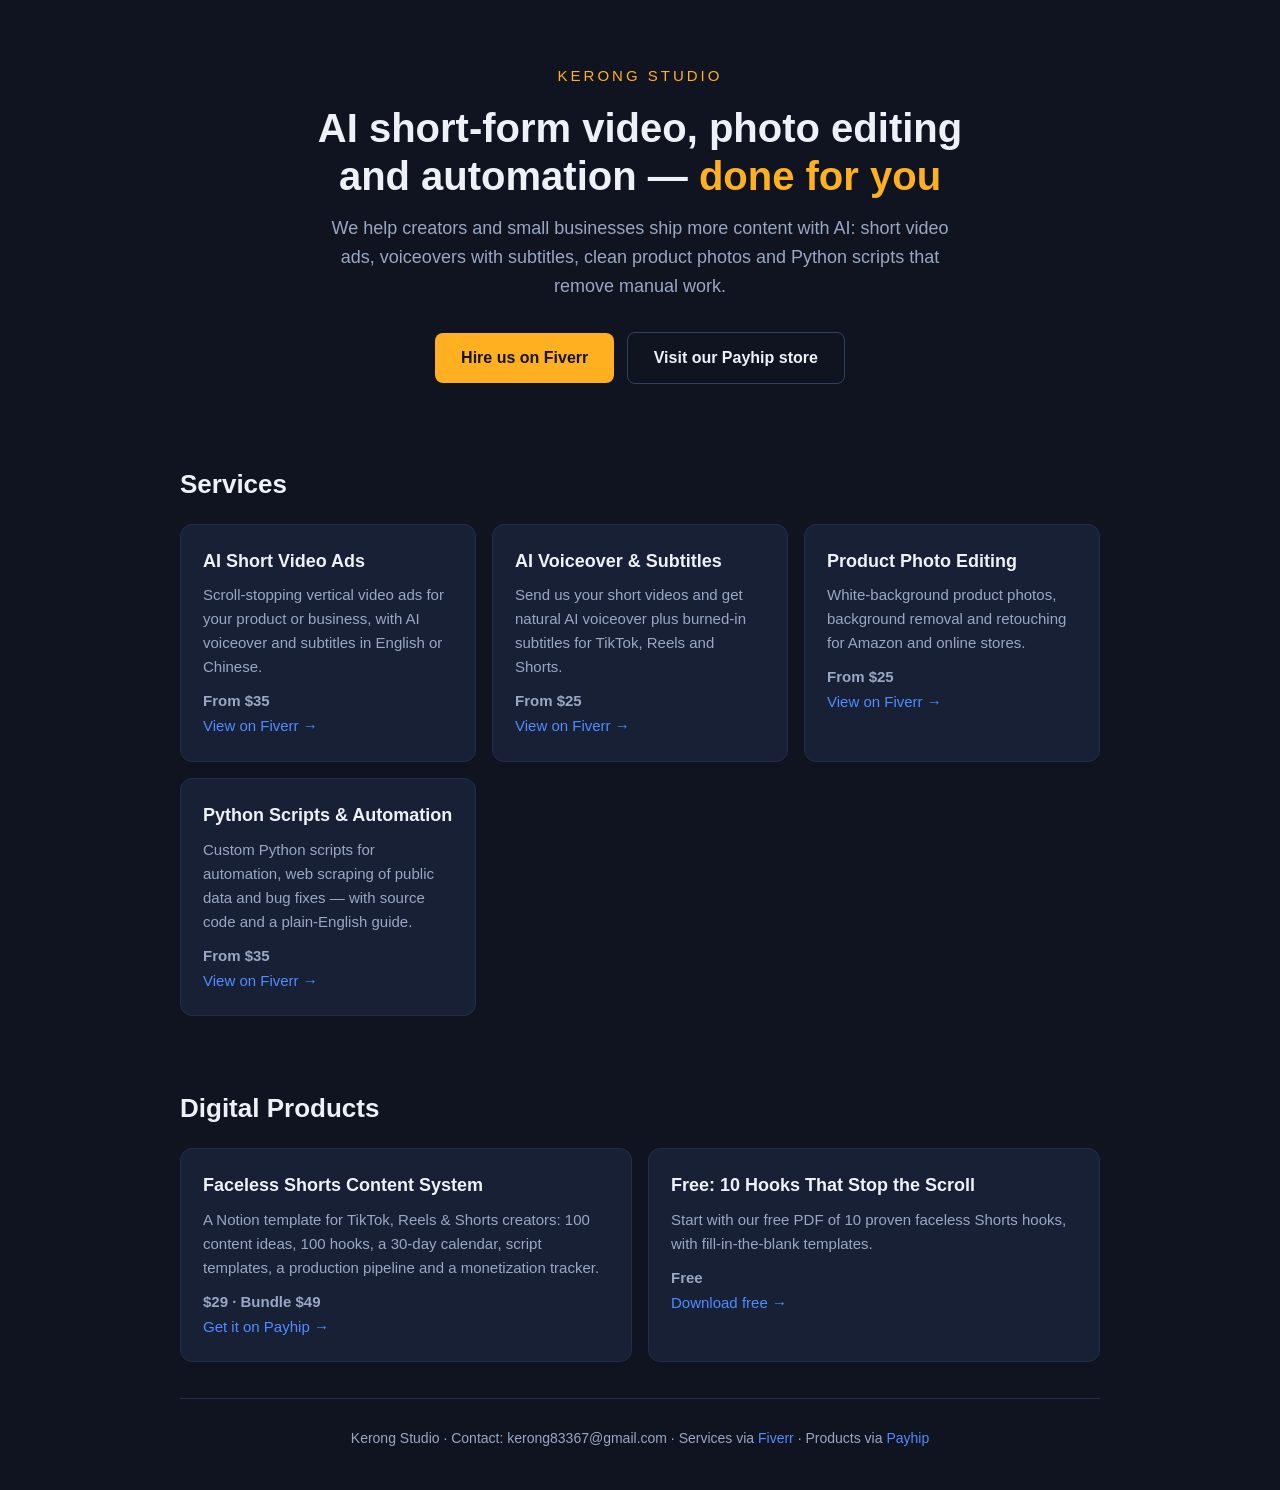
==== index.html @ 762c1cc1 "Add files via upload" ====
<!DOCTYPE html>
<html lang="en">
<head>
<meta charset="UTF-8">
<meta name="viewport" content="width=device-width, initial-scale=1.0">
<title>Kerong Studio — AI Short-Form Video, Photo Editing & Automation</title>
<meta name="description" content="Kerong Studio creates AI short-form video ads, voiceovers with subtitles, product photo editing and Python automation scripts for creators and small businesses.">
<style>
  :root { --bg:#0f1420; --card:#182036; --text:#eef1f8; --muted:#9aa7c2; --accent:#ffb020; --accent2:#4f8cff; }
  * { margin:0; padding:0; box-sizing:border-box; }
  body { font-family: -apple-system, "Segoe UI", Roboto, Helvetica, Arial, sans-serif; background:var(--bg); color:var(--text); line-height:1.6; }
  .wrap { max-width: 960px; margin: 0 auto; padding: 0 20px; }
  header { padding: 64px 0 40px; text-align:center; }
  .logo { font-size: 15px; letter-spacing: 3px; color: var(--accent); text-transform: uppercase; }
  h1 { font-size: 40px; line-height:1.2; margin: 16px 0 14px; }
  h1 span { color: var(--accent); }
  .sub { color: var(--muted); font-size: 18px; max-width: 640px; margin: 0 auto; }
  .cta { margin-top: 28px; }
  .btn { display:inline-block; padding: 12px 26px; border-radius: 8px; text-decoration:none; font-weight:600; margin: 4px; }
  .btn-main { background: var(--accent); color:#141414; }
  .btn-ghost { border:1px solid #33405e; color: var(--text); }
  section { padding: 36px 0; }
  h2 { font-size: 26px; margin-bottom: 18px; }
  .grid { display:grid; grid-template-columns: repeat(auto-fit, minmax(260px, 1fr)); gap: 16px; }
  .card { background: var(--card); border:1px solid #232c49; border-radius: 12px; padding: 22px; }
  .card h3 { font-size: 18px; margin-bottom: 8px; }
  .card p { color: var(--muted); font-size: 15px; }
  .price { color: var(--accent); font-weight: 700; margin-top: 10px; }
  .card a { color: var(--accent2); text-decoration: none; font-size: 15px; }
  footer { border-top: 1px solid #232c49; padding: 28px 0 40px; color: var(--muted); font-size: 14px; text-align:center; }
  footer a { color: var(--accent2); text-decoration:none; }
</style>
</head>
<body>
<div class="wrap">
  <header>
    <div class="logo">Kerong Studio</div>
    <h1>AI short-form video, photo editing<br>and automation — <span>done for you</span></h1>
    <p class="sub">We help creators and small businesses ship more content with AI: short video ads, voiceovers with subtitles, clean product photos and Python scripts that remove manual work.</p>
    <div class="cta">
      <a class="btn btn-main" href="https://www.fiverr.com/kerong_studio" target="_blank" rel="noopener">Hire us on Fiverr</a>
      <a class="btn btn-ghost" href="https://payhip.com/kerongstudio" target="_blank" rel="noopener">Visit our Payhip store</a>
    </div>
  </header>

  <section>
    <h2>Services</h2>
    <div class="grid">
      <div class="card">
        <h3>AI Short Video Ads</h3>
        <p>Scroll-stopping vertical video ads for your product or business, with AI voiceover and subtitles in English or Chinese.</p>
        <p class="price">From $35</p>
        <a href="https://www.fiverr.com/kerong_studio/create-an-ai-short-video-ad-for-your-product-or-business" target="_blank" rel="noopener">View on Fiverr →</a>
      </div>
      <div class="card">
        <h3>AI Voiceover &amp; Subtitles</h3>
        <p>Send us your short videos and get natural AI voiceover plus burned-in subtitles for TikTok, Reels and Shorts.</p>
        <p class="price">From $25</p>
        <a href="https://www.fiverr.com/kerong_studio/add-ai-voiceover-and-subtitles-to-your-short-videos" target="_blank" rel="noopener">View on Fiverr →</a>
      </div>
      <div class="card">
        <h3>Product Photo Editing</h3>
        <p>White-background product photos, background removal and retouching for Amazon and online stores.</p>
        <p class="price">From $25</p>
        <a href="https://www.fiverr.com/kerong_studio/edit-product-photos-on-white-background-with-removal-and-retouching-for-amazon" target="_blank" rel="noopener">View on Fiverr →</a>
      </div>
      <div class="card">
        <h3>Python Scripts &amp; Automation</h3>
        <p>Custom Python scripts for automation, web scraping of public data and bug fixes — with source code and a plain-English guide.</p>
        <p class="price">From $35</p>
        <a href="https://www.fiverr.com/kerong_studio/write-python-scripts-for-automation-web-scraping-and-bug-fixes" target="_blank" rel="noopener">View on Fiverr →</a>
      </div>
    </div>
  </section>

  <section>
    <h2>Digital Products</h2>
    <div class="grid">
      <div class="card">
        <h3>Faceless Shorts Content System</h3>
        <p>A Notion template for TikTok, Reels &amp; Shorts creators: 100 content ideas, 100 hooks, a 30-day calendar, script templates, a production pipeline and a monetization tracker.</p>
        <p class="price">$29 · Bundle $49</p>
        <a href="https://payhip.com/b/vtEnM" target="_blank" rel="noopener">Get it on Payhip →</a>
      </div>
      <div class="card">
        <h3>Free: 10 Hooks That Stop the Scroll</h3>
        <p>Start with our free PDF of 10 proven faceless Shorts hooks, with fill-in-the-blank templates.</p>
        <p class="price">Free</p>
        <a href="https://payhip.com/b/S9OrI" target="_blank" rel="noopener">Download free →</a>
      </div>
    </div>
  </section>

  <footer>
    Kerong Studio · Contact: kerong83367@gmail.com · Services via <a href="https://www.fiverr.com/kerong_studio" target="_blank" rel="noopener">Fiverr</a> · Products via <a href="https://payhip.com/kerongstudio" target="_blank" rel="noopener">Payhip</a>
  </footer>
</div>
</body>
</html>
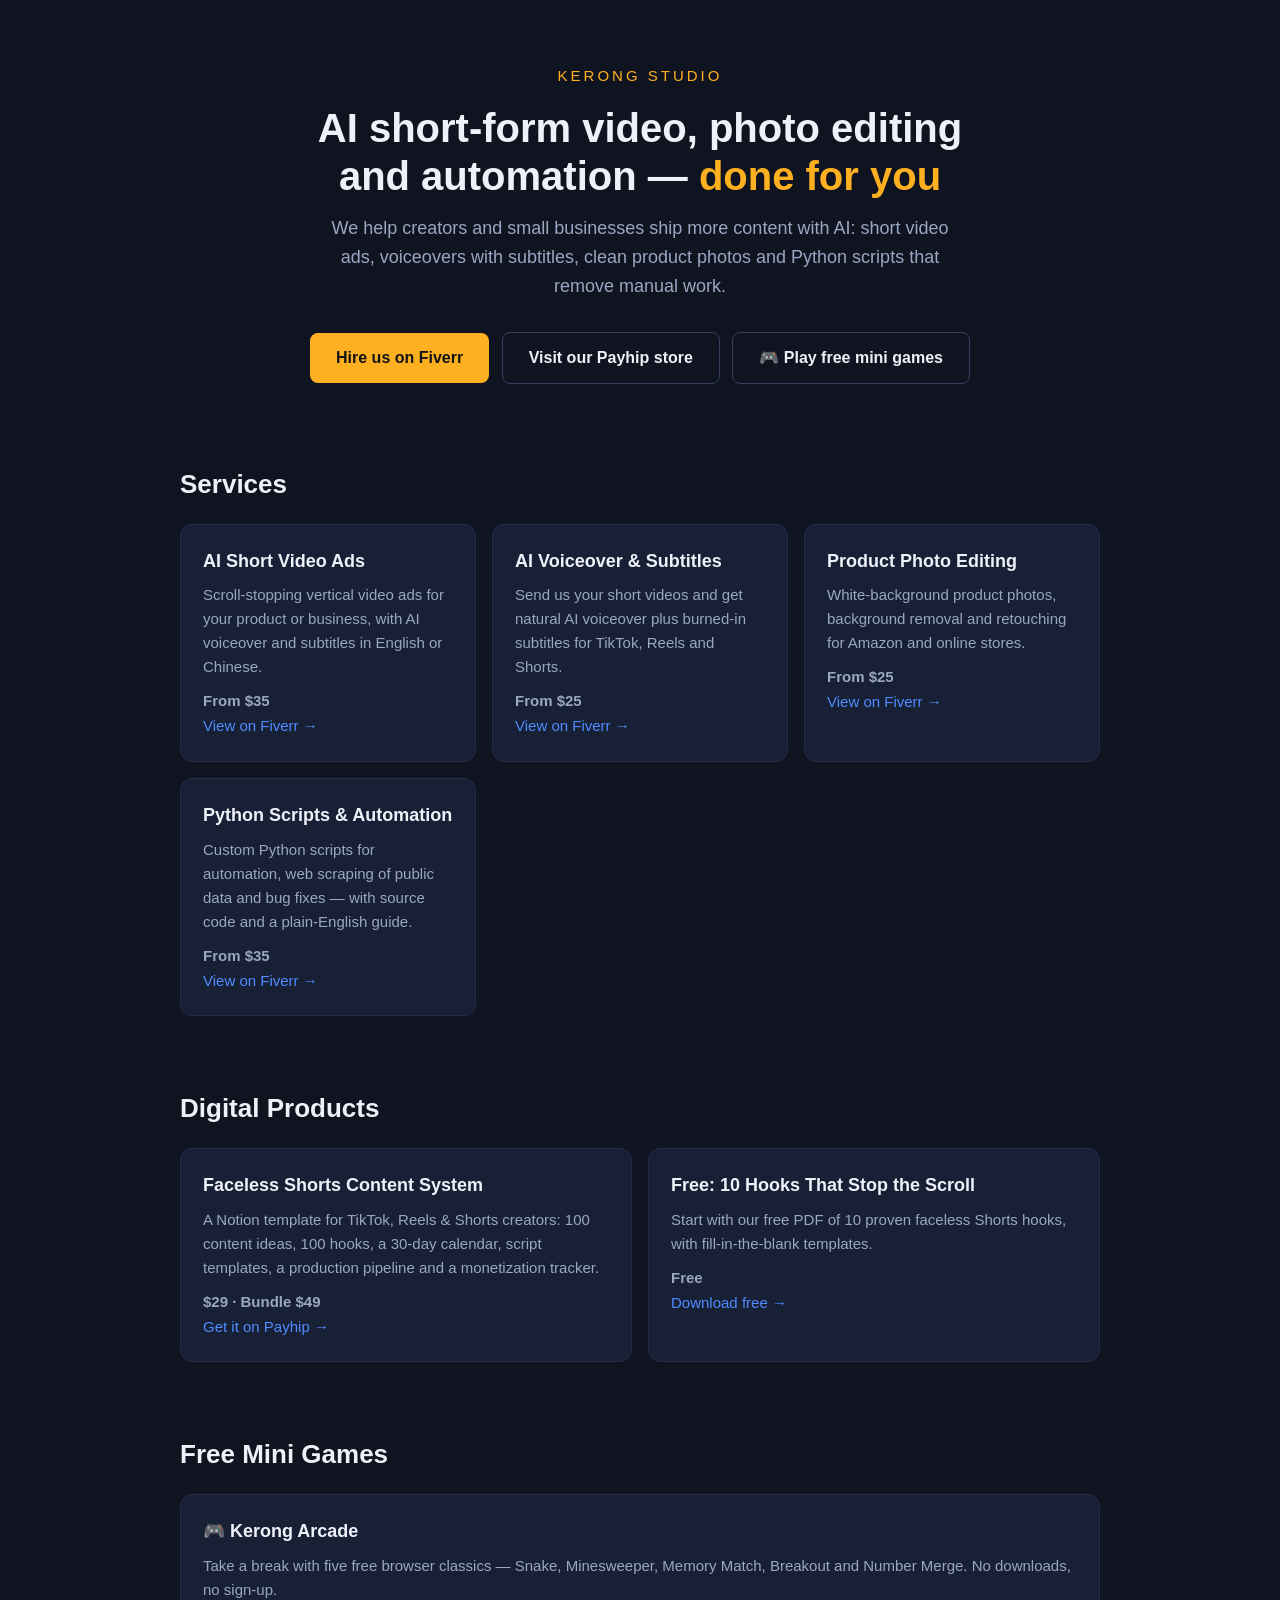
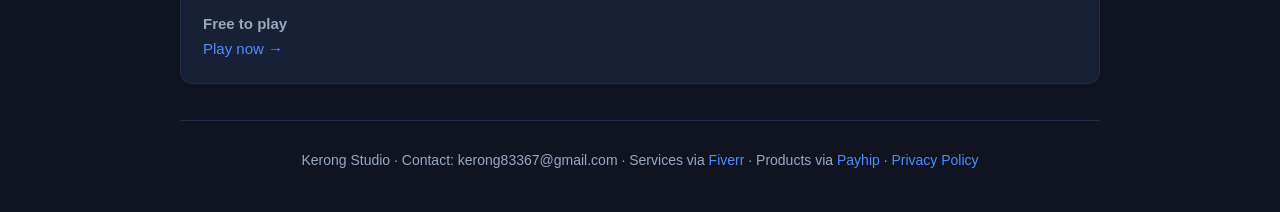
==== commit 789ef56b: "Add Kerong Arcade games site" ====
--- a/index.html
+++ b/index.html
@@ -40,6 +40,7 @@
     <div class="cta">
       <a class="btn btn-main" href="https://www.fiverr.com/kerong_studio" target="_blank" rel="noopener">Hire us on Fiverr</a>
       <a class="btn btn-ghost" href="https://payhip.com/kerongstudio" target="_blank" rel="noopener">Visit our Payhip store</a>
+      <a class="btn btn-ghost" href="games.html">🎮 Play free mini games</a>
     </div>
   </header>
 
@@ -91,8 +92,20 @@
     </div>
   </section>
 
+  <section>
+    <h2>Free Mini Games</h2>
+    <div class="grid">
+      <div class="card">
+        <h3>🎮 Kerong Arcade</h3>
+        <p>Take a break with five free browser classics — Snake, Minesweeper, Memory Match, Breakout and Number Merge. No downloads, no sign-up.</p>
+        <p class="price">Free to play</p>
+        <a href="games.html">Play now →</a>
+      </div>
+    </div>
+  </section>
+
   <footer>
-    Kerong Studio · Contact: kerong83367@gmail.com · Services via <a href="https://www.fiverr.com/kerong_studio" target="_blank" rel="noopener">Fiverr</a> · Products via <a href="https://payhip.com/kerongstudio" target="_blank" rel="noopener">Payhip</a>
+    Kerong Studio · Contact: kerong83367@gmail.com · Services via <a href="https://www.fiverr.com/kerong_studio" target="_blank" rel="noopener">Fiverr</a> · Products via <a href="https://payhip.com/kerongstudio" target="_blank" rel="noopener">Payhip</a> · <a href="privacy.html">Privacy Policy</a>
   </footer>
 </div>
 </body>
